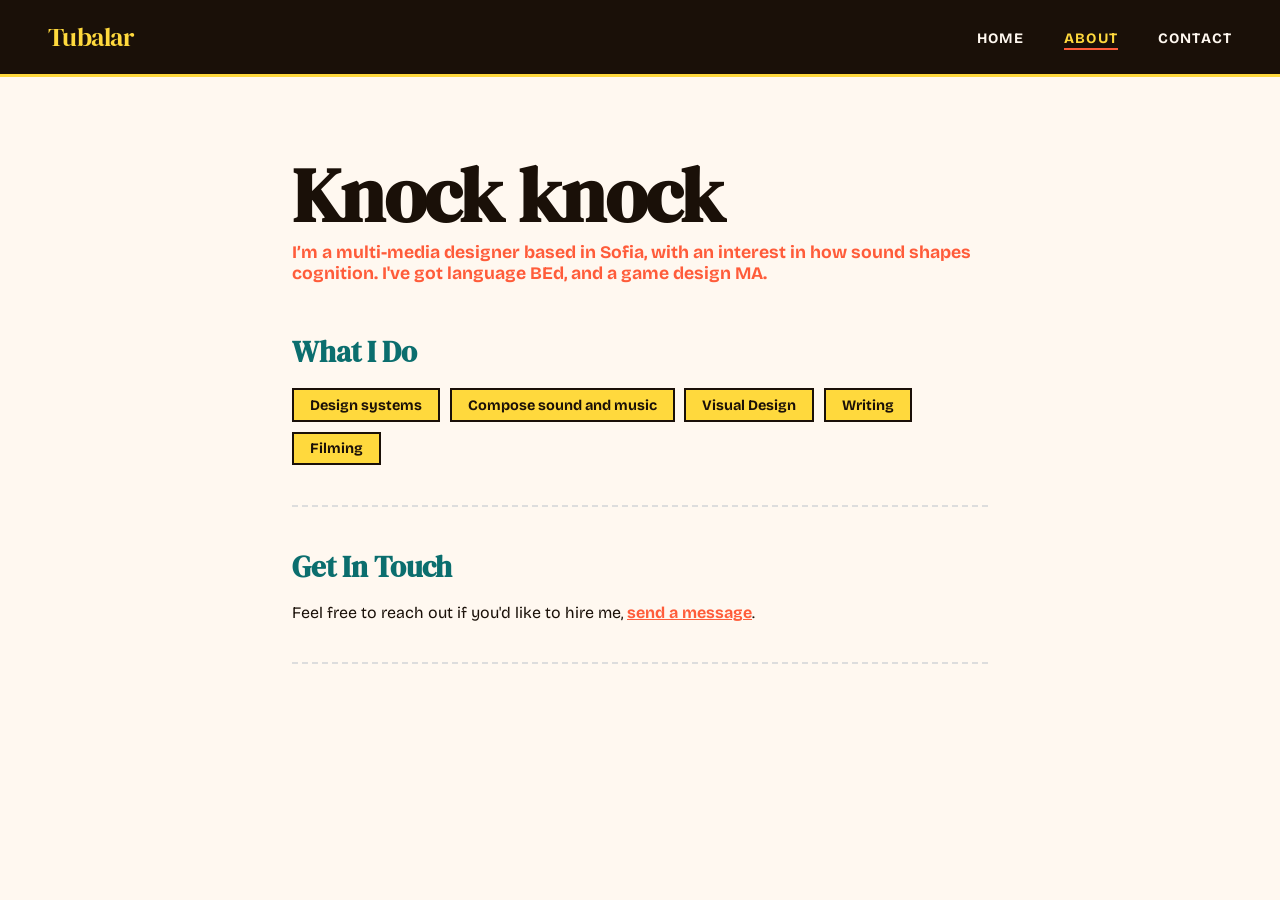
==== about.html @ bbf290b0 "Update about.html" ====
<!DOCTYPE html>
<html lang="en">

<head>
    <meta charset="UTF-8">
    <meta name="viewport" content="width=device-width, initial-scale=1.0">
    <title>About — Tubalar</title>
    <link rel="preconnect" href="https://fonts.googleapis.com">
    <link href="https://fonts.googleapis.com/css2?family=Bricolage+Grotesque:opsz,wght@12..96,400;12..96,700;12..96,800&family=DM+Serif+Display:ital@0;1&display=swap" rel="stylesheet">
    <link rel="stylesheet" href="static/css/style.css">
</head>

<body>

   <nav class="nav">
    <a href="index.html" class="nav-logo">Tubalar</a>
    <ul class="nav-links">
        <li><a href="index.html" class="nav-link">Home</a></li>
        <li><a href="about.html" class="nav-link active">About</a></li>
        <li><a href="contact.html" class="nav-link">Contact</a></li>
    </ul>
</nav>

    <main>

<section class="about">

    <div class="about-header">
        <h1>Knock knock</h1>
        <p class="tagline">I’m a multi-media designer based in Sofia, with an interest in how sound shapes cognition. I've got language BEd, and a game design MA.</p>
    </div>

    <div class="about-skills">
        <h2>What I Do</h2>
        <ul>
            <li>Design systems</li>
            <li>Compose sound and music</li>
            <li>Visual Design</li>
            <li>Writing</li>
            <li>Filming</li>
        </ul>
    </div>

    <div class="about-contact">
        <h2>Get In Touch</h2>
        <p>Feel free to reach out if you'd like to hire me, <a href="/contact">send a message</a>.</p>
    </div>

</section>
 </main>

</body>
</html>
---- static/css/style.css ----
/* ================================
   TUBALAR — Design System
   Vibe: Retro-editorial maximalism
================================ */

:root {
    --coral:   #FF5C3A;
    --yellow:  #FFD93D;
    --teal:    #0B6E6E;
    --cream:   #FFF8F0;
    --ink:     #1A1008;
    --mint:    #C8F5E0;
    --font-display: 'Bricolage Grotesque', sans-serif;
    --font-serif:   'DM Serif Display', serif;
}

*, *::before, *::after { box-sizing: border-box; margin: 0; padding: 0; }

html { scroll-behavior: smooth; }

body {
    font-family: var(--font-display);
    background: var(--cream);
    color: var(--ink);
    overflow-x: hidden;
}

/* ================================
   NAV
================================ */
.nav {
    display: flex;
    justify-content: space-between;
    align-items: center;
    padding: 1.2rem 3rem;
    background: var(--ink);
    position: sticky;
    top: 0;
    z-index: 100;
    border-bottom: 3px solid var(--yellow);
}

.nav-logo {
    font-family: var(--font-serif);
    font-size: 1.6rem;
    color: var(--yellow);
    text-decoration: none;
    letter-spacing: -0.02em;
    transition: color 0.2s;
}
.nav-logo:hover { color: var(--coral); }

.nav-links {
    list-style: none;
    display: flex;
    gap: 2.5rem;
}

.nav-link {
    color: var(--cream);
    text-decoration: none;
    font-size: 0.9rem;
    font-weight: 700;
    letter-spacing: 0.08em;
    text-transform: uppercase;
    position: relative;
    padding-bottom: 3px;
    transition: color 0.2s;
}
.nav-link::after {
    content: '';
    position: absolute;
    bottom: 0; left: 0;
    width: 0; height: 2px;
    background: var(--coral);
    transition: width 0.25s ease;
}
.nav-link:hover,
.nav-link.active { color: var(--yellow); }
.nav-link:hover::after,
.nav-link.active::after { width: 100%; }

/* ================================
   HERO
================================ */
.hero {
    position: relative;
    min-height: 88vh;
    display: grid;
    grid-template-columns: 1fr 1fr;
    align-items: center;
    gap: 3rem;
    padding: 5rem 3rem;
    overflow: hidden;
    background: var(--cream);
}

.hero-content {
    display: flex;
    flex-direction: column;
    position: relative;
    z-index: 2;
}

.hero-tag {
    font-size: 0.85rem;
    font-weight: 700;
    letter-spacing: 0.15em;
    text-transform: uppercase;
    color: var(--teal);
    margin-bottom: 1.5rem;
    animation: fadeUp 0.6s ease both;
}

.hero-title {
    font-family: var(--font-serif);
    font-size: clamp(3.5rem, 7vw, 8rem);
    line-height: 0.95;
    letter-spacing: -0.03em;
    color: var(--ink);
    animation: fadeUp 0.7s 0.1s ease both;
}
.hero-title em {
    font-style: italic;
    color: var(--coral);
}

.hero-sub {
    font-size: clamp(1rem, 1.5vw, 1.15rem);
    color: var(--teal);
    max-width: 400px;
    margin-top: 2rem;
    line-height: 1.6;
    animation: fadeUp 0.7s 0.2s ease both;
}

.hero-btn {
    display: inline-block;
    margin-top: 2.5rem;
    padding: 1rem 2.2rem;
    background: var(--coral);
    color: #fff;
    font-family: var(--font-display);
    font-weight: 800;
    font-size: 1rem;
    text-decoration: none;
    border: 3px solid var(--ink);
    box-shadow: 5px 5px 0 var(--ink);
    transition: transform 0.15s ease, box-shadow 0.15s ease;
    animation: fadeUp 0.7s 0.3s ease both;
    align-self: flex-start;
}
.hero-btn:hover {
    transform: translate(-3px, -3px);
    box-shadow: 8px 8px 0 var(--ink);
}

/* Hero inline gallery */
.hero-gallery {
    position: relative;
    z-index: 2;
    display: flex;
    flex-direction: column;
    gap: 1rem;
    animation: fadeUp 0.7s 0.2s ease both;
}

.hero-gallery-label {
    font-size: 0.8rem;
    font-weight: 700;
    letter-spacing: 0.15em;
    text-transform: uppercase;
    color: var(--teal);
    margin-bottom: 0.5rem;
}

.hero-gallery-grid {
    display: grid;
    grid-template-columns: 1fr 1fr;
    grid-template-rows: auto auto;
    gap: 0.8rem;
}

.hero-gallery-item {
    border: 3px solid transparent;
    transition: border-color 0.25s ease, transform 0.25s ease;
    cursor: pointer;
    overflow: hidden;
    opacity: 0;
    transform: translateY(20px);
    transition: opacity 0.5s ease, transform 0.5s ease, border-color 0.25s ease;
}
.hero-gallery-item.visible {
    opacity: 1;
    transform: translateY(0);
}
.hero-gallery-item:nth-child(2) { transition-delay: 0.08s; }
.hero-gallery-item:nth-child(3) { transition-delay: 0.16s; }
.hero-gallery-item:nth-child(4) { transition-delay: 0.24s; }
.hero-gallery-item:nth-child(5) { transition-delay: 0.32s; }
.hero-gallery-item:nth-child(6) { transition-delay: 0.40s; }
.hero-gallery-item:hover {
    border-color: var(--coral);
    transform: translateY(-4px) !important;
}

.hero-gallery-item img {
    width: 100%;
    height: 170px;
    object-fit: cover;
    display: block;
    transition: transform 0.4s ease;
}
.hero-gallery-item:hover img {
    transform: scale(1.04);
}

/* Decorative blobs */
.hero-blob {
    position: absolute;
    border-radius: 50%;
    filter: blur(60px);
    opacity: 0.35;
    z-index: 1;
    pointer-events: none;
}
.blob-1 {
    width: 500px; height: 500px;
    background: var(--yellow);
    top: -100px; right: -100px;
    animation: float 8s ease-in-out infinite;
}
.blob-2 {
    width: 350px; height: 350px;
    background: var(--coral);
    bottom: -50px; right: 200px;
    animation: float 10s 2s ease-in-out infinite;
}
.blob-3 {
    width: 250px; height: 250px;
    background: var(--mint);
    top: 50%; left: 40%;
    animation: float 7s 1s ease-in-out infinite;
}

/* ================================
   GALLERY (shared overlay style)
================================ */
.gallery-overlay {
    position: absolute;
    bottom: 0; left: 0; right: 0;
    padding: 1rem;
    background: linear-gradient(transparent, rgba(10,10,10,0.85));
    color: var(--yellow);
    font-weight: 800;
    font-size: 0.85rem;
    letter-spacing: 0.05em;
    opacity: 0;
    transition: opacity 0.25s ease;
}
.gallery-item:hover .gallery-overlay {
    opacity: 1;
}

/* ================================
   LIGHTBOX
================================ */
#lightbox {
    display: none;
    position: fixed;
    inset: 0;
    background: rgba(10, 10, 10, 0.92);
    z-index: 1000;
    justify-content: center;
    align-items: center;
}
#lightbox.active {
    display: flex;
}
#lightbox-img {
    max-width: 85vw;
    max-height: 85vh;
    object-fit: contain;
    border: 4px solid var(--yellow);
    box-shadow: 0 30px 80px rgba(0,0,0,0.6);
    animation: fadeUp 0.3s ease both;
}
.lightbox-close {
    position: fixed;
    top: 1.5rem; right: 2rem;
    background: var(--coral);
    border: 3px solid var(--ink);
    color: #fff;
    font-size: 1.1rem;
    width: 44px; height: 44px;
    cursor: pointer;
    font-weight: 800;
    transition: transform 0.15s ease, background 0.15s;
    z-index: 1001;
}
.lightbox-close:hover {
    background: var(--yellow);
    color: var(--ink);
    transform: rotate(90deg);
}

/* ================================
   ANIMATIONS
================================ */
@keyframes fadeUp {
    from { opacity: 0; transform: translateY(24px); }
    to   { opacity: 1; transform: translateY(0); }
}
@keyframes float {
    0%, 100% { transform: translateY(0) scale(1); }
    50%       { transform: translateY(-20px) scale(1.04); }
}

/* ================================
   ABOUT PAGE
================================ */
.about {
    max-width: 760px;
    margin: 0 auto;
    padding: 5rem 2rem;
}
.about-header { margin-bottom: 3rem; }
.about-header h1 {
    font-family: var(--font-serif);
    font-size: clamp(2.5rem, 6vw, 5rem);
    line-height: 1;
    letter-spacing: -0.02em;
}
.tagline {
    font-size: 1.1rem;
    color: var(--coral);
    font-weight: 700;
    margin-top: 0.5rem;
}
.about-bio, .about-skills, .about-contact {
    margin-bottom: 2.5rem;
    padding-bottom: 2.5rem;
    border-bottom: 2px dashed #ddd;
}
.about-bio h2, .about-skills h2, .about-contact h2 {
    font-family: var(--font-serif);
    font-size: 1.8rem;
    margin-bottom: 1rem;
    color: var(--teal);
}
.about-skills ul {
    list-style: none;
    display: flex;
    flex-wrap: wrap;
    gap: 0.6rem;
    padding: 0;
}
.about-skills li {
    background: var(--yellow);
    color: var(--ink);
    padding: 0.4rem 1rem;
    font-weight: 700;
    font-size: 0.9rem;
    border: 2px solid var(--ink);
}
.about-contact a { color: var(--coral); font-weight: 700; }

/* ================================
   CONTACT PAGE
================================ */
.page {
    max-width: 600px;
    margin: 0 auto;
    padding: 5rem 2rem;
}
.page h1 {
    font-family: var(--font-serif);
    font-size: clamp(2.5rem, 6vw, 4rem);
    margin-bottom: 2rem;
    letter-spacing: -0.02em;
}
form {
    display: flex;
    flex-direction: column;
    gap: 1.2rem;
}
label {
    font-weight: 700;
    font-size: 0.85rem;
    letter-spacing: 0.08em;
    text-transform: uppercase;
    color: var(--teal);
}
input, textarea {
    padding: 0.9rem 1rem;
    border: 3px solid var(--ink);
    font-family: var(--font-display);
    font-size: 1rem;
    background: #fff;
    transition: border-color 0.2s, box-shadow 0.2s;
    outline: none;
}
input:focus, textarea:focus {
    border-color: var(--coral);
    box-shadow: 4px 4px 0 var(--coral);
}

/* ================================
   BUTTON
================================ */
.btn, button[type="submit"] {
    display: inline-block;
    padding: 1rem 2.2rem;
    background: var(--coral);
    color: #fff;
    font-family: var(--font-display);
    font-weight: 800;
    font-size: 1rem;
    text-decoration: none;
    border: 3px solid var(--ink);
    box-shadow: 5px 5px 0 var(--ink);
    cursor: pointer;
    transition: transform 0.15s ease, box-shadow 0.15s ease;
    align-self: flex-start;
}
.btn:hover, button[type="submit"]:hover {
    transform: translate(-3px, -3px);
    box-shadow: 8px 8px 0 var(--ink);
}

/* ================================
   FLASH MESSAGES
================================ */
.flash {
    padding: 1rem 1.4rem;
    margin-bottom: 1.5rem;
    border-left: 5px solid;
    font-weight: 700;
}
.flash.success { background: var(--mint); border-color: var(--teal); color: var(--teal); }
.flash.error   { background: #ffe5e0; border-color: var(--coral); color: var(--coral); }
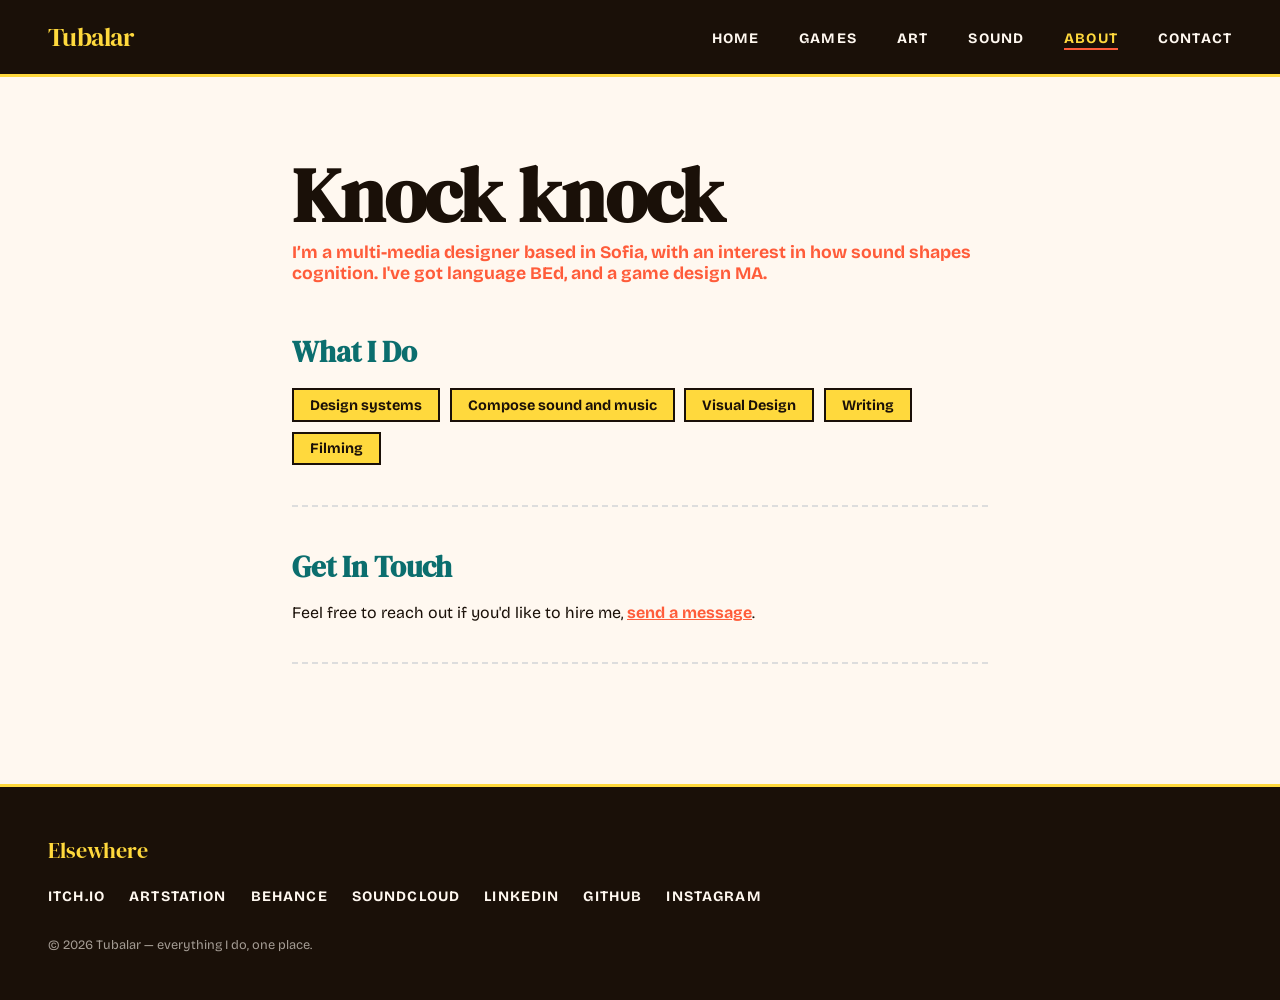
==== commit 252ef042: "Add portfolio sections and footer navigation Added three new portfolio sections (Games, Art & Design" ====
--- a/about.html
+++ b/about.html
@@ -16,6 +16,9 @@
     <a href="index.html" class="nav-logo">Tubalar</a>
     <ul class="nav-links">
         <li><a href="index.html" class="nav-link">Home</a></li>
+        <li><a href="index.html#games" class="nav-link">Games</a></li>
+        <li><a href="index.html#art" class="nav-link">Art</a></li>
+        <li><a href="index.html#sound" class="nav-link">Sound</a></li>
         <li><a href="about.html" class="nav-link active">About</a></li>
         <li><a href="contact.html" class="nav-link">Contact</a></li>
     </ul>
@@ -49,5 +52,19 @@
 </section>
  </main>
 
+    <footer class="footer">
+        <div class="footer-title">Elsewhere</div>
+        <ul class="footer-links">
+            <li><a href="https://iamtubing.itch.io" target="_blank" rel="noopener">itch.io</a></li>
+            <li><a href="https://www.artstation.com/tubaozbas3d" target="_blank" rel="noopener">ArtStation</a></li>
+            <li><a href="https://www.behance.net/tubaoz" target="_blank" rel="noopener">Behance</a></li>
+            <li><a href="https://soundcloud.com/ubaetztli" target="_blank" rel="noopener">SoundCloud</a></li>
+            <li><a href="https://www.linkedin.com/in/ayse-tuba-ozbas-ariduru/" target="_blank" rel="noopener">LinkedIn</a></li>
+            <li><a href="https://github.com/enchantrar" target="_blank" rel="noopener">GitHub</a></li>
+            <li><a href="https://instagram.com/iamtubing" target="_blank" rel="noopener">Instagram</a></li>
+        </ul>
+        <p class="footer-note">© 2026 Tubalar — everything I do, one place.</p>
+    </footer>
+
 </body>
 </html>
--- a/static/css/style.css
+++ b/static/css/style.css
@@ -88,7 +88,7 @@
     min-height: 88vh;
     display: grid;
     grid-template-columns: 1fr 1fr;
-    align-items: center;
+    align-items: start;
     gap: 3rem;
     padding: 5rem 3rem;
     overflow: hidden;
@@ -429,6 +429,151 @@
 }
 
 /* ================================
+   WORK SECTIONS (Games / Art / Sound)
+================================ */
+.work {
+    padding: 5rem 3rem;
+    border-top: 3px solid var(--ink);
+}
+.work.alt { background: var(--mint); }
+
+.work-header { margin-bottom: 2.5rem; }
+.work-tag {
+    font-size: 0.85rem;
+    font-weight: 700;
+    letter-spacing: 0.15em;
+    text-transform: uppercase;
+    color: var(--teal);
+    margin-bottom: 0.6rem;
+}
+.work-header h2 {
+    font-family: var(--font-serif);
+    font-size: clamp(2.2rem, 5vw, 3.8rem);
+    letter-spacing: -0.02em;
+    line-height: 1;
+}
+
+.work-grid {
+    display: grid;
+    grid-template-columns: repeat(auto-fill, minmax(260px, 1fr));
+    gap: 1.5rem;
+}
+
+.work-card {
+    display: flex;
+    flex-direction: column;
+    background: #fff;
+    border: 3px solid var(--ink);
+    box-shadow: 5px 5px 0 var(--ink);
+    text-decoration: none;
+    color: var(--ink);
+    transition: transform 0.15s ease, box-shadow 0.15s ease;
+}
+.work-card:hover {
+    transform: translate(-3px, -3px);
+    box-shadow: 8px 8px 0 var(--coral);
+}
+.work-card-img {
+    height: 190px;
+    overflow: hidden;
+    border-bottom: 3px solid var(--ink);
+    background: var(--yellow);
+}
+.work-card-img img {
+    width: 100%;
+    height: 100%;
+    object-fit: cover;
+    display: block;
+    transition: transform 0.4s ease;
+}
+.work-card:hover .work-card-img img { transform: scale(1.05); }
+
+.work-card-body { padding: 1.2rem 1.3rem 1.4rem; }
+.work-card-body h3 {
+    font-family: var(--font-serif);
+    font-size: 1.4rem;
+    margin-bottom: 0.4rem;
+}
+.work-card-body p {
+    font-size: 0.92rem;
+    line-height: 1.55;
+    margin-bottom: 0.8rem;
+}
+.work-card-meta {
+    display: inline-block;
+    font-size: 0.75rem;
+    font-weight: 700;
+    letter-spacing: 0.08em;
+    text-transform: uppercase;
+    color: var(--teal);
+}
+
+.work-cta {
+    display: inline-block;
+    margin-top: 2.2rem;
+    font-weight: 800;
+    color: var(--coral);
+    text-decoration: none;
+    border-bottom: 3px solid var(--coral);
+    padding-bottom: 2px;
+}
+.work-cta:hover { color: var(--teal); border-color: var(--teal); }
+
+/* Sound embed */
+.sound-embed {
+    border: 3px solid var(--ink);
+    box-shadow: 5px 5px 0 var(--ink);
+    background: #fff;
+    max-width: 900px;
+}
+.sound-embed iframe { display: block; width: 100%; border: 0; }
+
+/* ================================
+   FOOTER
+================================ */
+.footer {
+    background: var(--ink);
+    color: var(--cream);
+    padding: 3rem;
+    border-top: 3px solid var(--yellow);
+}
+.footer-title {
+    font-family: var(--font-serif);
+    font-size: 1.4rem;
+    color: var(--yellow);
+    margin-bottom: 1.2rem;
+}
+.footer-links {
+    list-style: none;
+    display: flex;
+    flex-wrap: wrap;
+    gap: 1.5rem;
+    padding: 0;
+}
+.footer-links a {
+    color: var(--cream);
+    text-decoration: none;
+    font-size: 0.9rem;
+    font-weight: 700;
+    letter-spacing: 0.08em;
+    text-transform: uppercase;
+    border-bottom: 2px solid transparent;
+    padding-bottom: 2px;
+    transition: color 0.2s, border-color 0.2s;
+}
+.footer-links a:hover { color: var(--yellow); border-color: var(--coral); }
+.footer-note {
+    margin-top: 2rem;
+    font-size: 0.8rem;
+    opacity: 0.6;
+}
+
+@media (max-width: 700px) {
+    .work { padding: 3.5rem 1.5rem; }
+    .footer { padding: 2.5rem 1.5rem; }
+}
+
+/* ================================
    FLASH MESSAGES
 ================================ */
 .flash {
